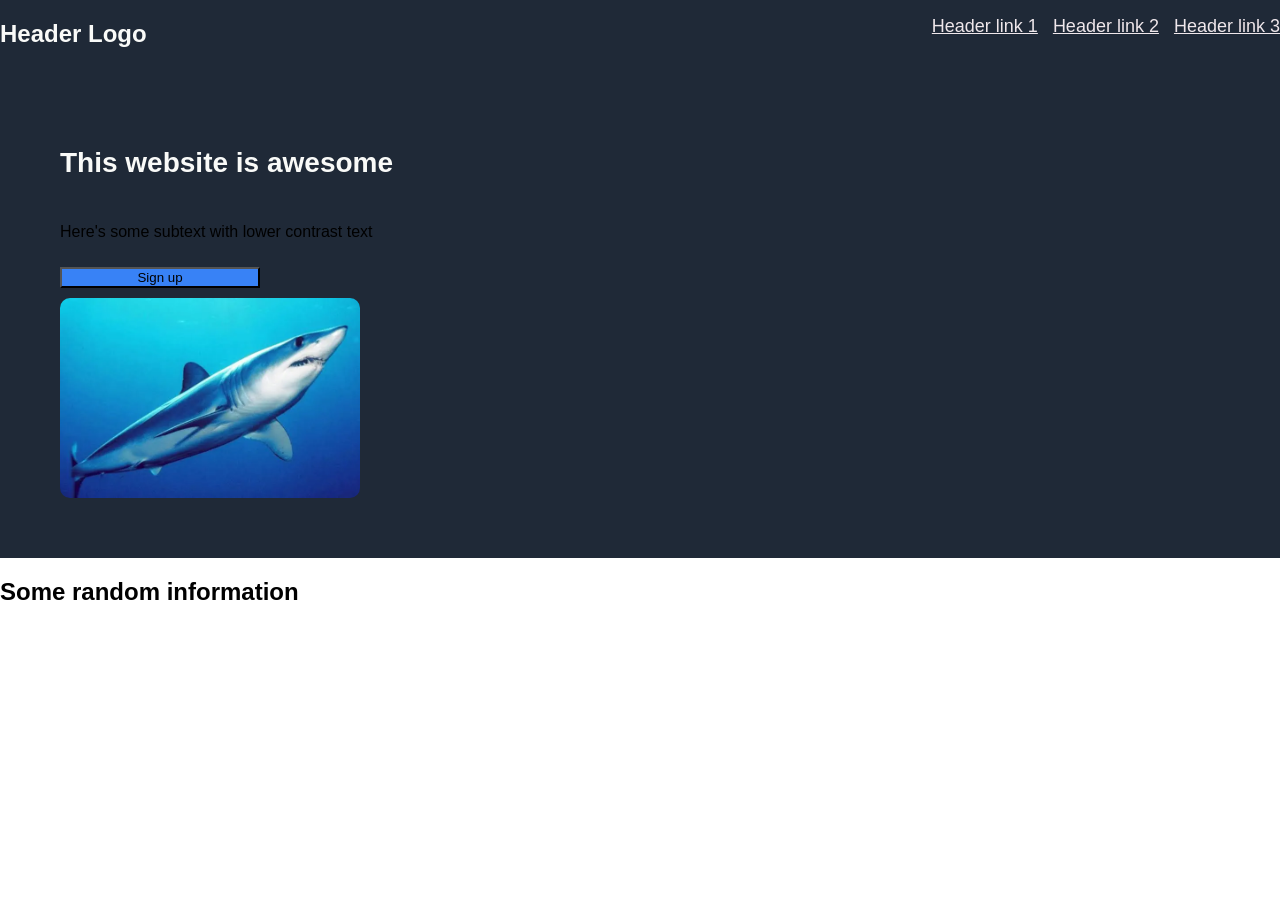
==== site.html @ 8f63aae3 "Add files via upload" ====
<!DOCTYPE html>
<html lang="en">
<head>
    <meta charset="UTF-8">
    <meta name="viewport" content="width=device-width, initial-scale=1.0">
    <link rel="stylesheet" href="style.css">
    <title>Website</title>
</head>
<body>

    <header>
        <h2 class="hlogo">Header Logo</h2>
        <nav>
            <ul>
                <li><a href="#">Header link 1</a></li>
                <li><a href="#">Header link 2</a></li>
                <li><a href="#">Header link 3</a></li>
            </ul>
        </nav>
    </header>
    
    <main>
        <h1 class="awesome">This website is awesome</h1>
        <p>Here's some subtext with lower contrast text</p>
        <button class="signup">Sign up</button>
        <img src="shark.jpg" alt ="A shark" class="shark">
    </main>

    <section class="info">
        <h2>Some random information</h2>
    </section>

</body>
</html>
---- style.css ----
body{
    margin: 0;
    font-family: 'Franklin Gothic Medium', 'Arial Narrow', Arial, sans-serif
}

.hlogo {
    color: #f9faf8;
    font-size: 24px;
    font-weight: 900;
}

header, main { 
    background-color: #1f2937;
    display: flex;
}

main {
    background-color: #1f2937;
    flex-direction: column;
    gap: 10px;
    padding: 60px;
}

header{ 
      justify-content: space-between;
}

nav ul{
    display:flex;
    list-style:none;
    padding:0;
    gap:15px;
}

.awesome {
    color: #f9faf8; 
    font-weight: 900;
    font-size: 28px;
}

nav a{
    color: #efe7eb;
    font-size: 18px;
}
    

button.signup {
    background-color: #3882f6;
    width:200px;
}

.shark {
    width: 300px;
    border-radius: 10px;
}
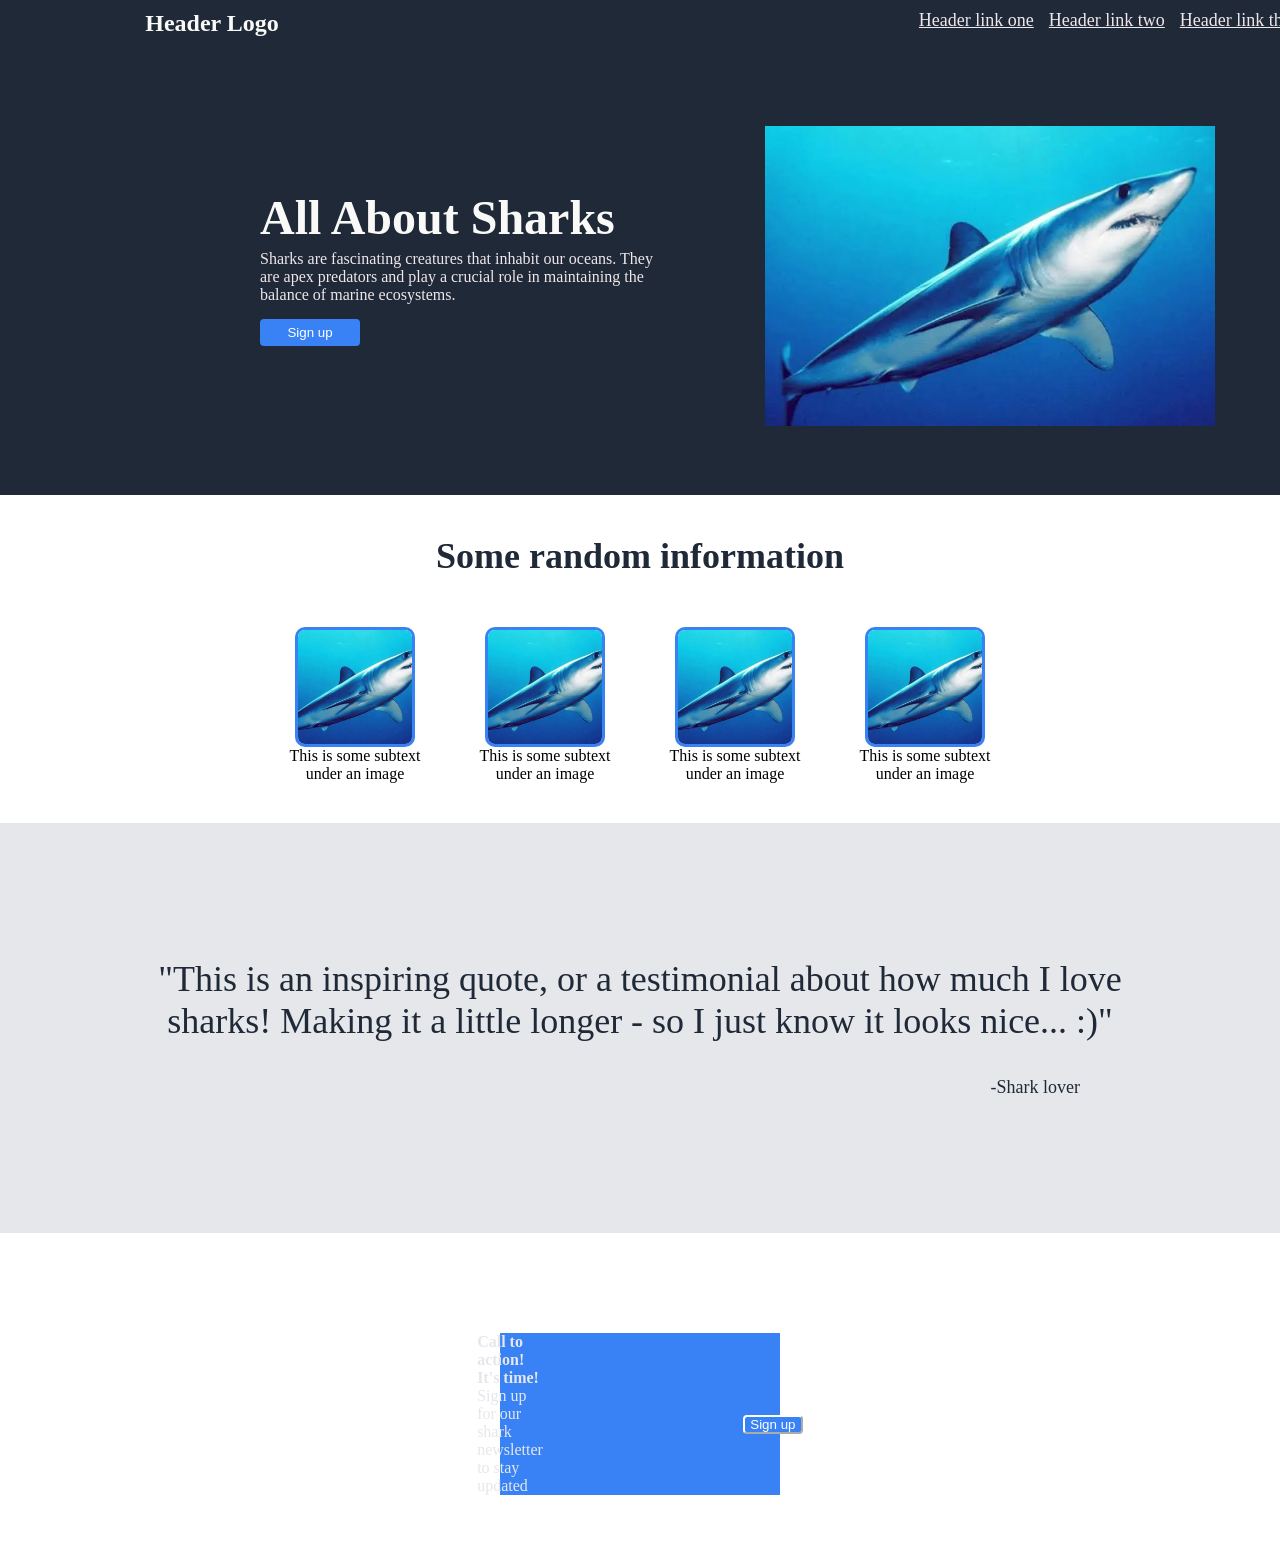
==== commit 718d0987: "Edit style.css file and site.html" ====
--- a/site.html
+++ b/site.html
@@ -12,22 +12,80 @@
         <h2 class="hlogo">Header Logo</h2>
         <nav>
             <ul>
-                <li><a href="#">Header link 1</a></li>
-                <li><a href="#">Header link 2</a></li>
-                <li><a href="#">Header link 3</a></li>
+                <li><a href="#">Header link one</a></li>
+                <li><a href="#">Header link two</a></li>
+                <li><a href="#">Header link three</a></li>
             </ul>
         </nav>
     </header>
     
     <main>
-        <h1 class="awesome">This website is awesome</h1>
-        <p>Here's some subtext with lower contrast text</p>
-        <button class="signup">Sign up</button>
-        <img src="shark.jpg" alt ="A shark" class="shark">
+        <div class ="mainsection">
+            <div class="maintext">
+                <h1 class="awesome">All About Sharks</h1>
+                <p>Sharks are fascinating creatures that inhabit our oceans. They are apex predators and play a crucial role in maintaining the balance of marine ecosystems.</p>
+                <button class="signup">Sign up</button>
+            </div>
+            <div class="mainpic">
+                <img src="shark.jpg" alt ="A shark" class="shark">
+            </div>
+        </div>
     </main>
 
     <section class="info">
-        <h2>Some random information</h2>
+  <h2>Some random information</h2>
+
+  <div class="boxes">
+
+    <div class="item">
+      <div class="picbox">
+        <img src="shark.jpg" alt="A shark">
+      </div>
+      <p class="subtext">This is some subtext under an image</p>
+    </div>
+
+    <div class="item">
+      <div class="picbox">
+        <img src="shark.jpg" alt="A shark">
+      </div>
+      <p class="subtext">This is some subtext under an image</p>
+    </div>
+
+    <div class="item">
+      <div class="picbox">
+        <img src="shark.jpg" alt="A shark">
+      </div>
+      <p class="subtext">This is some subtext under an image</p>
+    </div>
+
+    <div class="item">
+      <div class="picbox">
+        <img src="shark.jpg" alt="A shark">
+      </div>
+      <p class="subtext">This is some subtext under an image</p>
+    </div>
+
+  </div>
+</section>
+
+    <section class="quote">
+        <div class="quotesection">
+        <h3>"This is an inspiring quote, or a testimonial about how much I love sharks! Making it a little longer - so I just know it looks nice... :)"</h3>
+        <p>-Shark lover</p>
+    </div>
+    </section>
+
+    <section>
+        <div class="cta">
+            <div class="ctatext">
+              <h4>Call to action! It's time!</h4>
+              <p>Sign up for our shark newsletter to stay updated</p>
+            </div>
+            <div class="ctabutton">
+              <button class="signup2">Sign up</button>
+            </div>
+        </div>
+        </div>
     </section>
 
 </body>
--- a/style.css
+++ b/style.css
@@ -1,28 +1,33 @@
+* {
+    box-sizing: border-box;
+    margin: 0;
+    padding: 0;
+}
+
 body{
-    margin: 0;
-    font-family: 'Franklin Gothic Medium', 'Arial Narrow', Arial, sans-serif
+    font-family: Roboto;
 }
 
 .hlogo {
     color: #f9faf8;
     font-size: 24px;
     font-weight: 900;
+    margin: 10px 310px 0px 500px;
+    white-space: nowrap;
 }
 
-header, main { 
+header { 
     background-color: #1f2937;
     display: flex;
+    justify-content: center;
 }
 
 main {
     background-color: #1f2937;
     flex-direction: column;
+    display: flex;
     gap: 10px;
     padding: 60px;
-}
-
-header{ 
-      justify-content: space-between;
 }
 
 nav ul{
@@ -30,12 +35,14 @@
     list-style:none;
     padding:0;
     gap:15px;
+    margin: 10px 330px;
+    white-space: nowrap;
 }
 
 .awesome {
     color: #f9faf8; 
     font-weight: 900;
-    font-size: 28px;
+    font-size: 48px;
 }
 
 nav a{
@@ -44,12 +51,141 @@
 }
     
 
-button.signup {
+button.signup{ 
     background-color: #3882f6;
-    width:200px;
+    width: 100px;
+    border-radius: 4px;
+    border: none;
+    color: white;
+    padding: 6px;
+}
+
+button.signup2 {
+    background-color: #3882f6;
+    width: 60px;
+    border-color: white;
+    border-width: 2px;
+    border-radius: 4px;
+    color: white;
+}
+
+.info h2{
+    text-align:center;
+    font-size: 36px;
+    color:#1f2937;
+    font-weight: 900;
+    margin: 40px 0 10px 0;
+}
+
+.boxes{
+    display:flex;
+    justify-content:center;
+    gap:40px;
+          padding: 40px;
+}
+
+.item{
+    display:flex;
+    flex-direction:column;
+    align-items:center;
+    text-align:center;
+    width:150px;
+}
+
+.picbox{
+    width:120px;
+    height:120px;
+    border:3px solid #3882f6;
+    border-radius:10px;
+    overflow:hidden;
+}
+
+.picbox img{
+    width:100%;
+    height:100%;
+    object-fit:cover;
+}
+
+
+.mainsection{
+    display: flex;
+    flex-direction: row;
+    margin: 0 0 0 200px;
+    align-items: center;
+    justify-content: center;
+}
+
+.mainsection p{
+    color: #efe7eb;
+    padding: 15px 0px;
+}
+
+.maintext {
+    display: flex;
+    flex-direction: column;
+    max-width: 600px;
+}
+
+.maintext h1{
+    margin: 0 0 -10px 0;
+}
+
+.mainpic{ 
+    margin: 20px 0 0 200px;
+    padding: 5px;
 }
 
 .shark {
-    width: 300px;
-    border-radius: 10px;
-}+      max-height: 300px;
+      max-width: 1000px;
+      object-fit: cover;
+      margin: 0px 0px 0px -100px;
+
+}
+
+.quote{
+    background-color: #e5e7eb;
+    padding: 100px;
+}
+
+.quote h3{ 
+    text-align: center;
+    font-size: 36px;
+    color: #1f2937;
+    font-weight: 300;
+    margin: 35px;
+    max-width: 100%;
+    display: block;
+}
+
+.quote p{
+    text-align: right;
+    font-size: 18px;
+    color: #1f2937;
+    font-weight: 300;
+    margin: 0 100px 35px 0;
+}
+
+.ctasection{
+    max-width: 150px;
+}
+
+.cta {
+ display: flex;
+  flex-direction: row;
+    background: #3882f6;
+    align-items: center;
+    justify-content: center;
+    margin: 100px 500px 50px 500px;
+    max-width: 100%;
+}
+
+.ctatext {
+    display: flex;
+    flex-direction: column;
+    color: #e5e7eb;
+}
+
+.ctabutton{
+    margin: 20px 0 0 200px;
+}
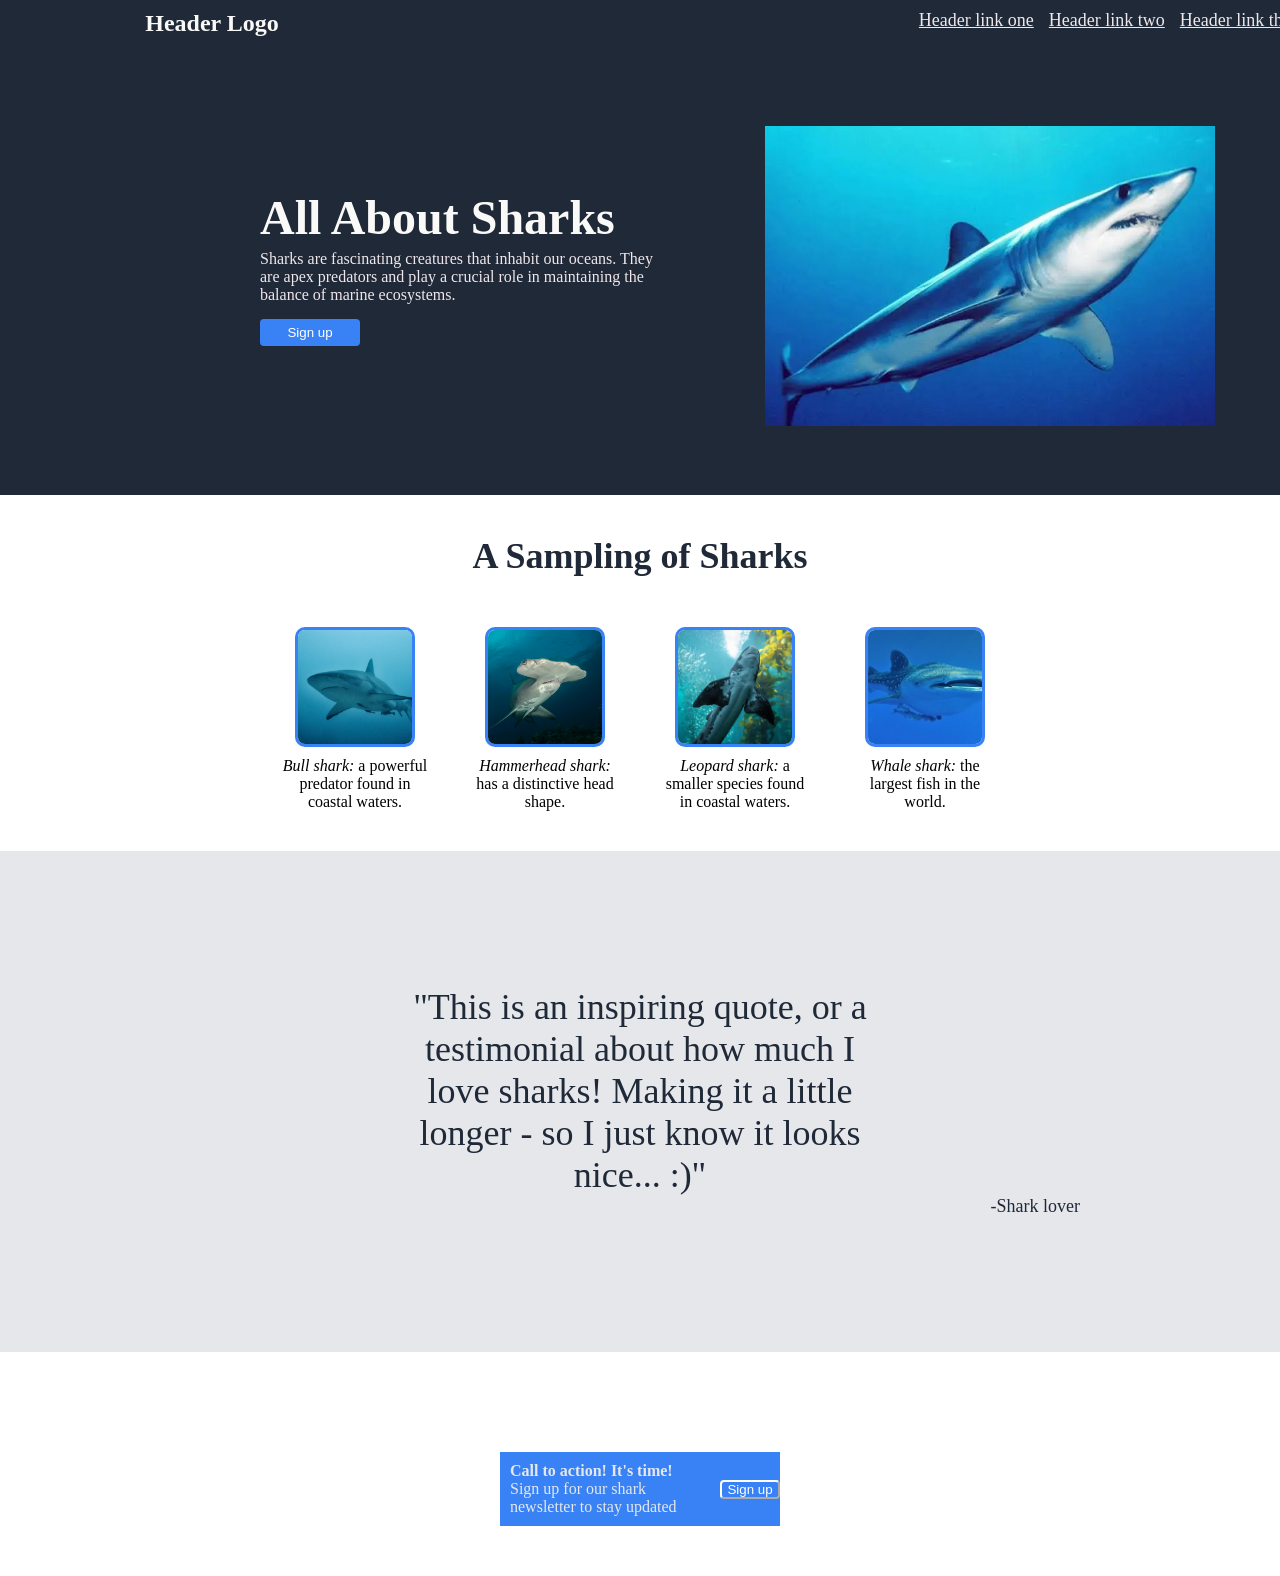
==== commit 1ea64637: "Center quote box and other tweaks" ====
--- a/site.html
+++ b/site.html
@@ -33,36 +33,36 @@
     </main>
 
     <section class="info">
-  <h2>Some random information</h2>
+  <h2>A Sampling of Sharks</h2>
 
   <div class="boxes">
 
     <div class="item">
       <div class="picbox">
-        <img src="shark.jpg" alt="A shark">
+        <img src="bull.jpg" alt="A shark">
       </div>
-      <p class="subtext">This is some subtext under an image</p>
+      <p class="subtext"><em>Bull shark:</em> a powerful predator found in coastal waters.</p>
     </div>
 
     <div class="item">
       <div class="picbox">
-        <img src="shark.jpg" alt="A shark">
+        <img src="hammerhead.jpg" alt="A shark">
       </div>
-      <p class="subtext">This is some subtext under an image</p>
+      <p class="subtext"><em>Hammerhead shark:</em> has a distinctive head shape.</p>
     </div>
 
     <div class="item">
       <div class="picbox">
-        <img src="shark.jpg" alt="A shark">
+        <img src="leopard.jpg" alt="A shark">
       </div>
-      <p class="subtext">This is some subtext under an image</p>
+      <p class="subtext"><em>Leopard shark:</em> a smaller species found in coastal waters.</p>
     </div>
 
     <div class="item">
       <div class="picbox">
-        <img src="shark.jpg" alt="A shark">
+        <img src="whaleshark.jpg" alt="A shark">
       </div>
-      <p class="subtext">This is some subtext under an image</p>
+      <p class="subtext"><em>Whale shark:</em> the largest fish in the world.</p>
     </div>
 
   </div>
--- a/style.css
+++ b/style.css
@@ -81,7 +81,7 @@
     display:flex;
     justify-content:center;
     gap:40px;
-          padding: 40px;
+     padding: 40px;
 }
 
 .item{
@@ -98,6 +98,7 @@
     border:3px solid #3882f6;
     border-radius:10px;
     overflow:hidden;
+    margin: 0 0 10px 0;
 }
 
 .picbox img{
@@ -153,7 +154,7 @@
     font-size: 36px;
     color: #1f2937;
     font-weight: 300;
-    margin: 35px;
+    margin: 35px 300px 0 300px;
     max-width: 100%;
     display: block;
 }
@@ -184,8 +185,10 @@
     display: flex;
     flex-direction: column;
     color: #e5e7eb;
+    margin: 10px;
 }
 
 .ctabutton{
-    margin: 20px 0 0 200px;
+    justify-content: center;
+    margin: 0 0 0 20px;
 }
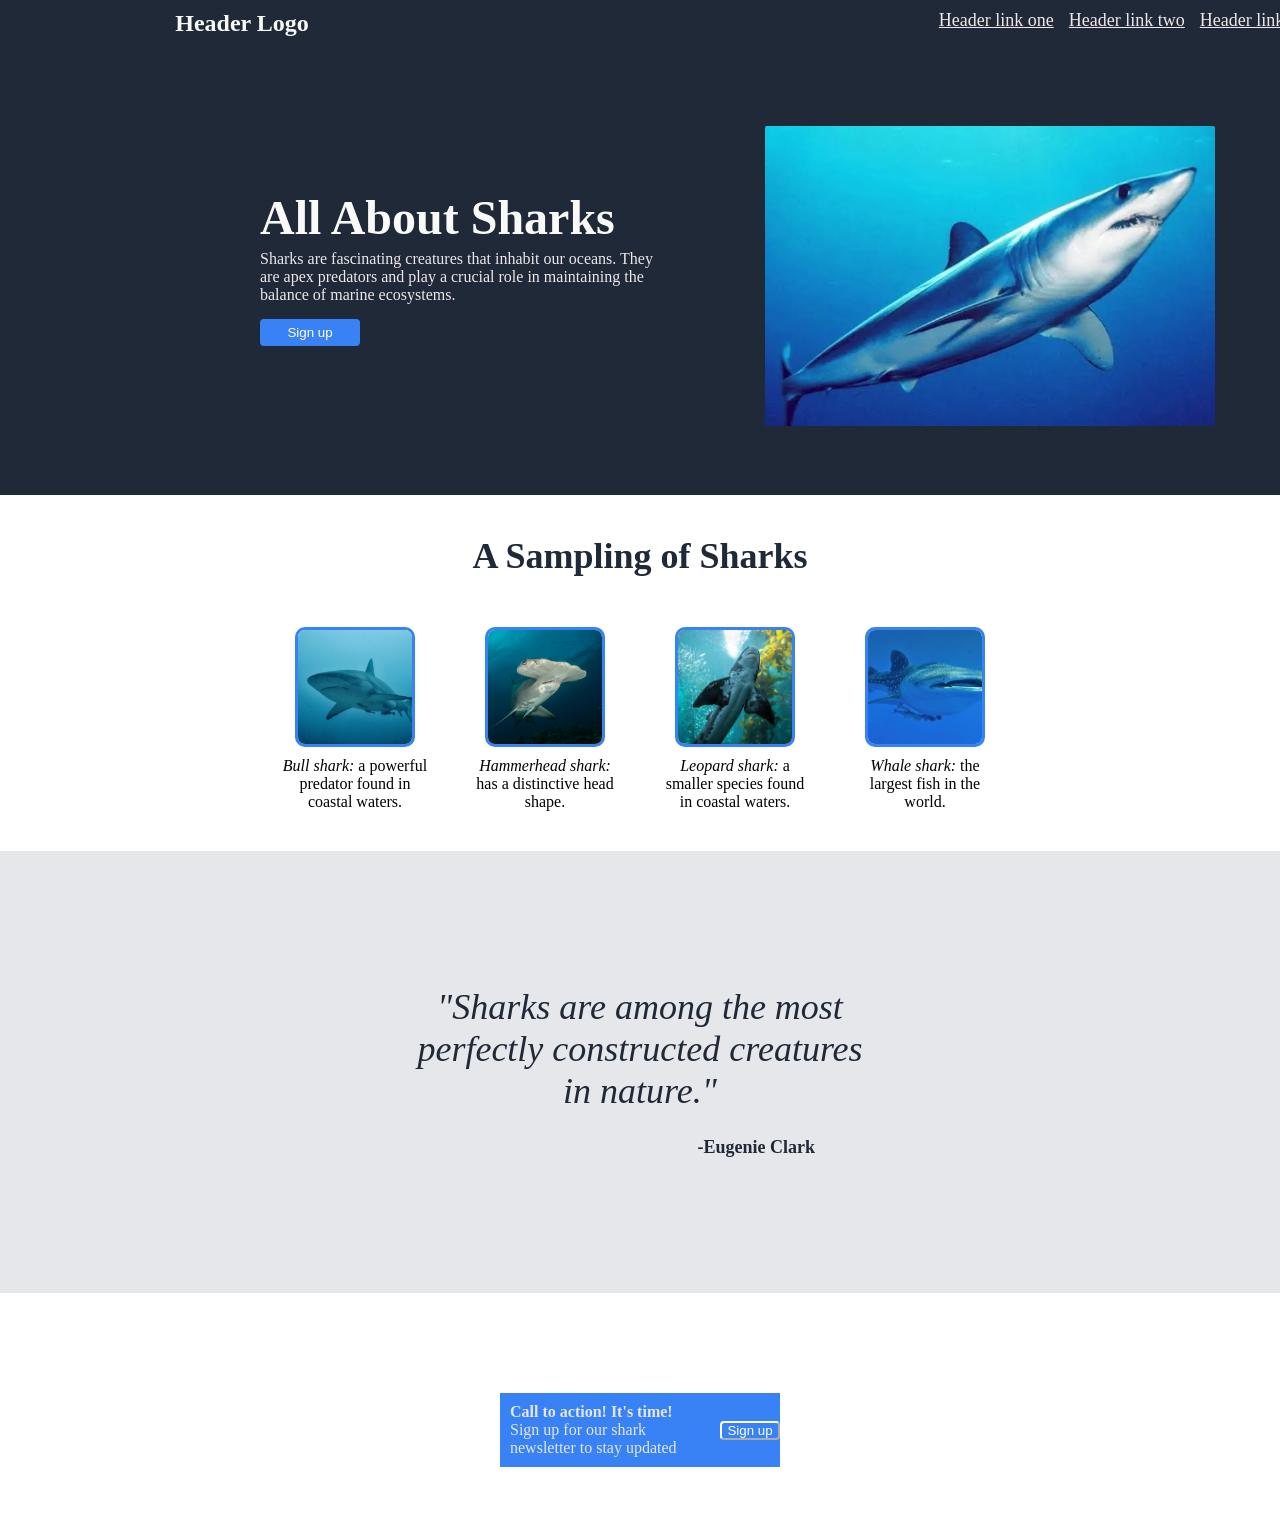
==== commit f734bcf7: "Change spacing" ====
--- a/site.html
+++ b/site.html
@@ -70,8 +70,8 @@
 
     <section class="quote">
         <div class="quotesection">
-        <h3>"This is an inspiring quote, or a testimonial about how much I love sharks! Making it a little longer - so I just know it looks nice... :)"</h3>
-        <p>-Shark lover</p>
+        <h3>"Sharks are among the most perfectly constructed creatures in nature."</h3>
+        <p>-Eugenie Clark</p>
     </div>
     </section>
 
--- a/style.css
+++ b/style.css
@@ -12,7 +12,7 @@
     color: #f9faf8;
     font-size: 24px;
     font-weight: 900;
-    margin: 10px 310px 0px 500px;
+    margin: 10px 300px 0px 550px;
     white-space: nowrap;
 }
 
@@ -141,7 +141,7 @@
       max-width: 1000px;
       object-fit: cover;
       margin: 0px 0px 0px -100px;
-
+      border-radius: 2px;
 }
 
 .quote{
@@ -157,14 +157,15 @@
     margin: 35px 300px 0 300px;
     max-width: 100%;
     display: block;
+    font-style: italic;
 }
 
 .quote p{
     text-align: right;
     font-size: 18px;
     color: #1f2937;
-    font-weight: 300;
-    margin: 0 100px 35px 0;
+    font-weight: 900;
+    margin: 25px 365px 35px 0;
 }
 
 .ctasection{
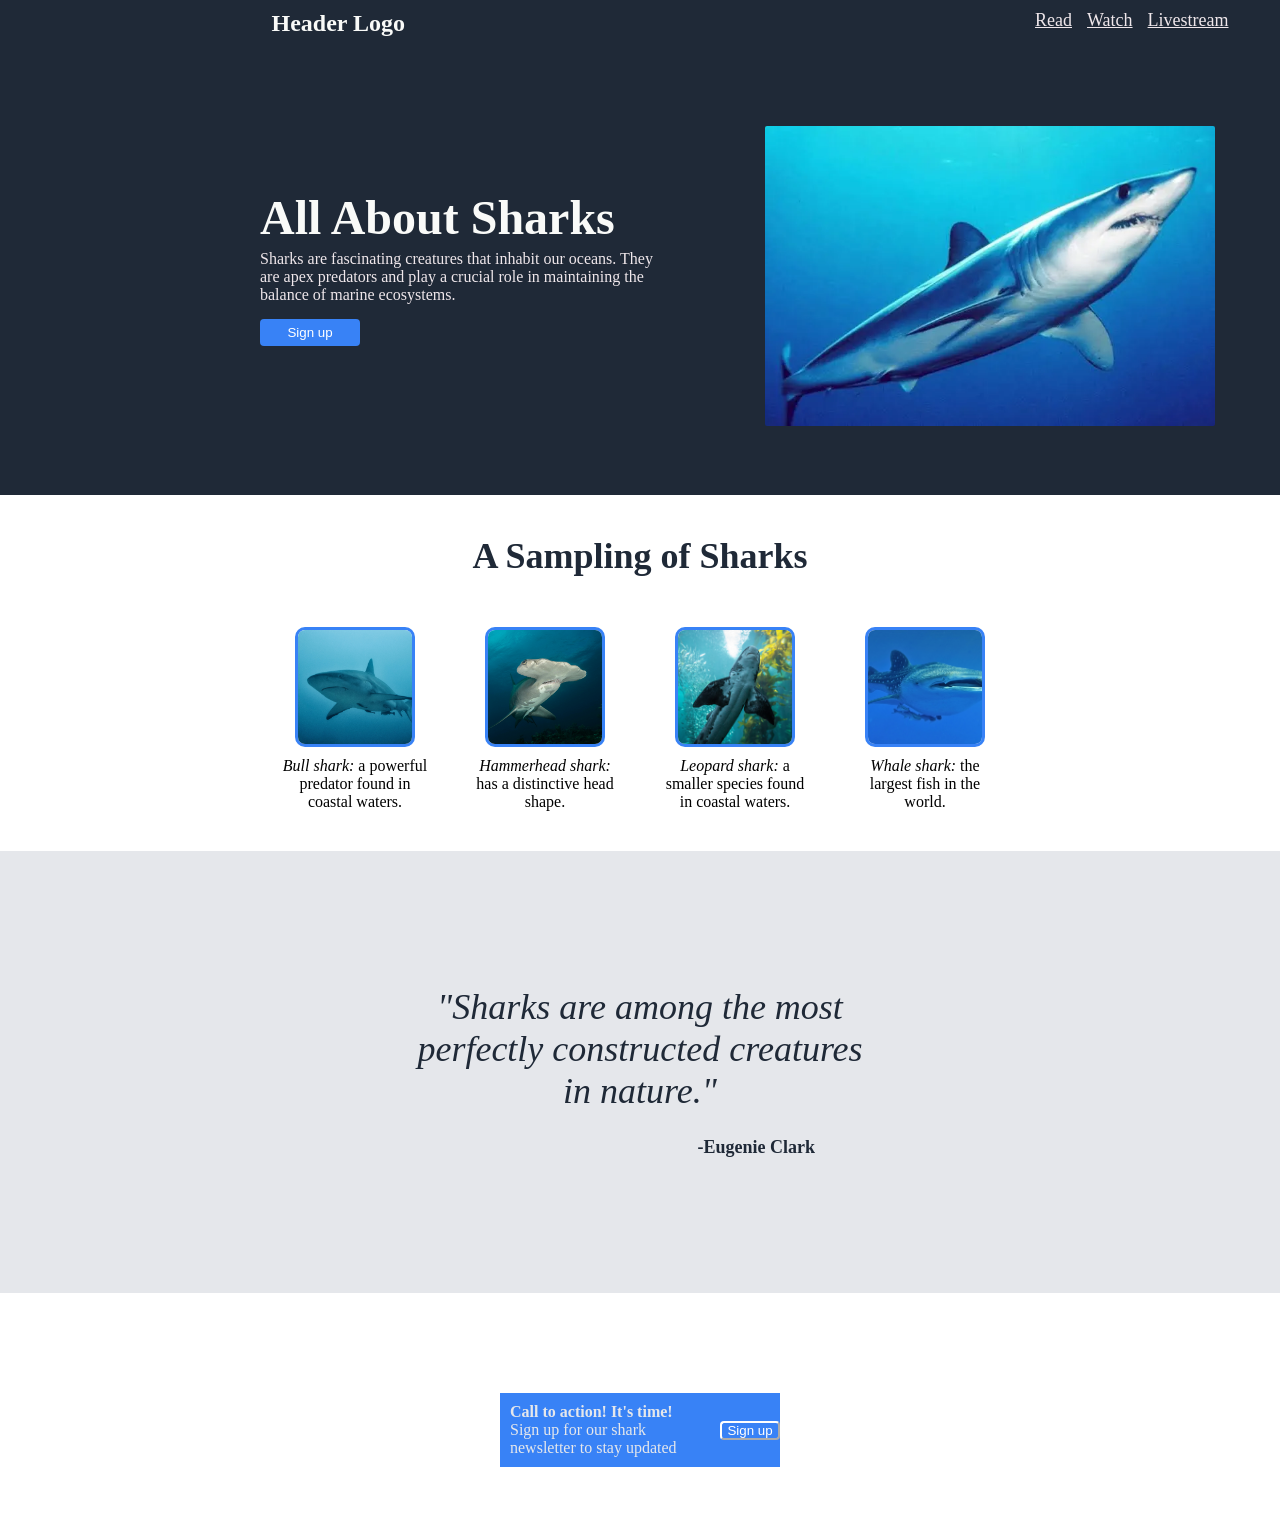
==== commit cdbd980a: "Add links" ====
--- a/site.html
+++ b/site.html
@@ -12,9 +12,9 @@
         <h2 class="hlogo">Header Logo</h2>
         <nav>
             <ul>
-                <li><a href="#">Header link one</a></li>
-                <li><a href="#">Header link two</a></li>
-                <li><a href="#">Header link three</a></li>
+                <li><a href="https://www.nationalgeographic.com/animals/fish/facts/sharks-1">Read</a></li>
+                <li><a href="https://www.youtube.com/playlist?list=PL50KW6aT4UgzknVMlxmV_3JwnozGqZoEy">Watch</a></li>
+                <li><a href="https://www.montereybayaquarium.org/animals/live-cams/shark-cam">Livestream</a></li>
             </ul>
         </nav>
     </header>
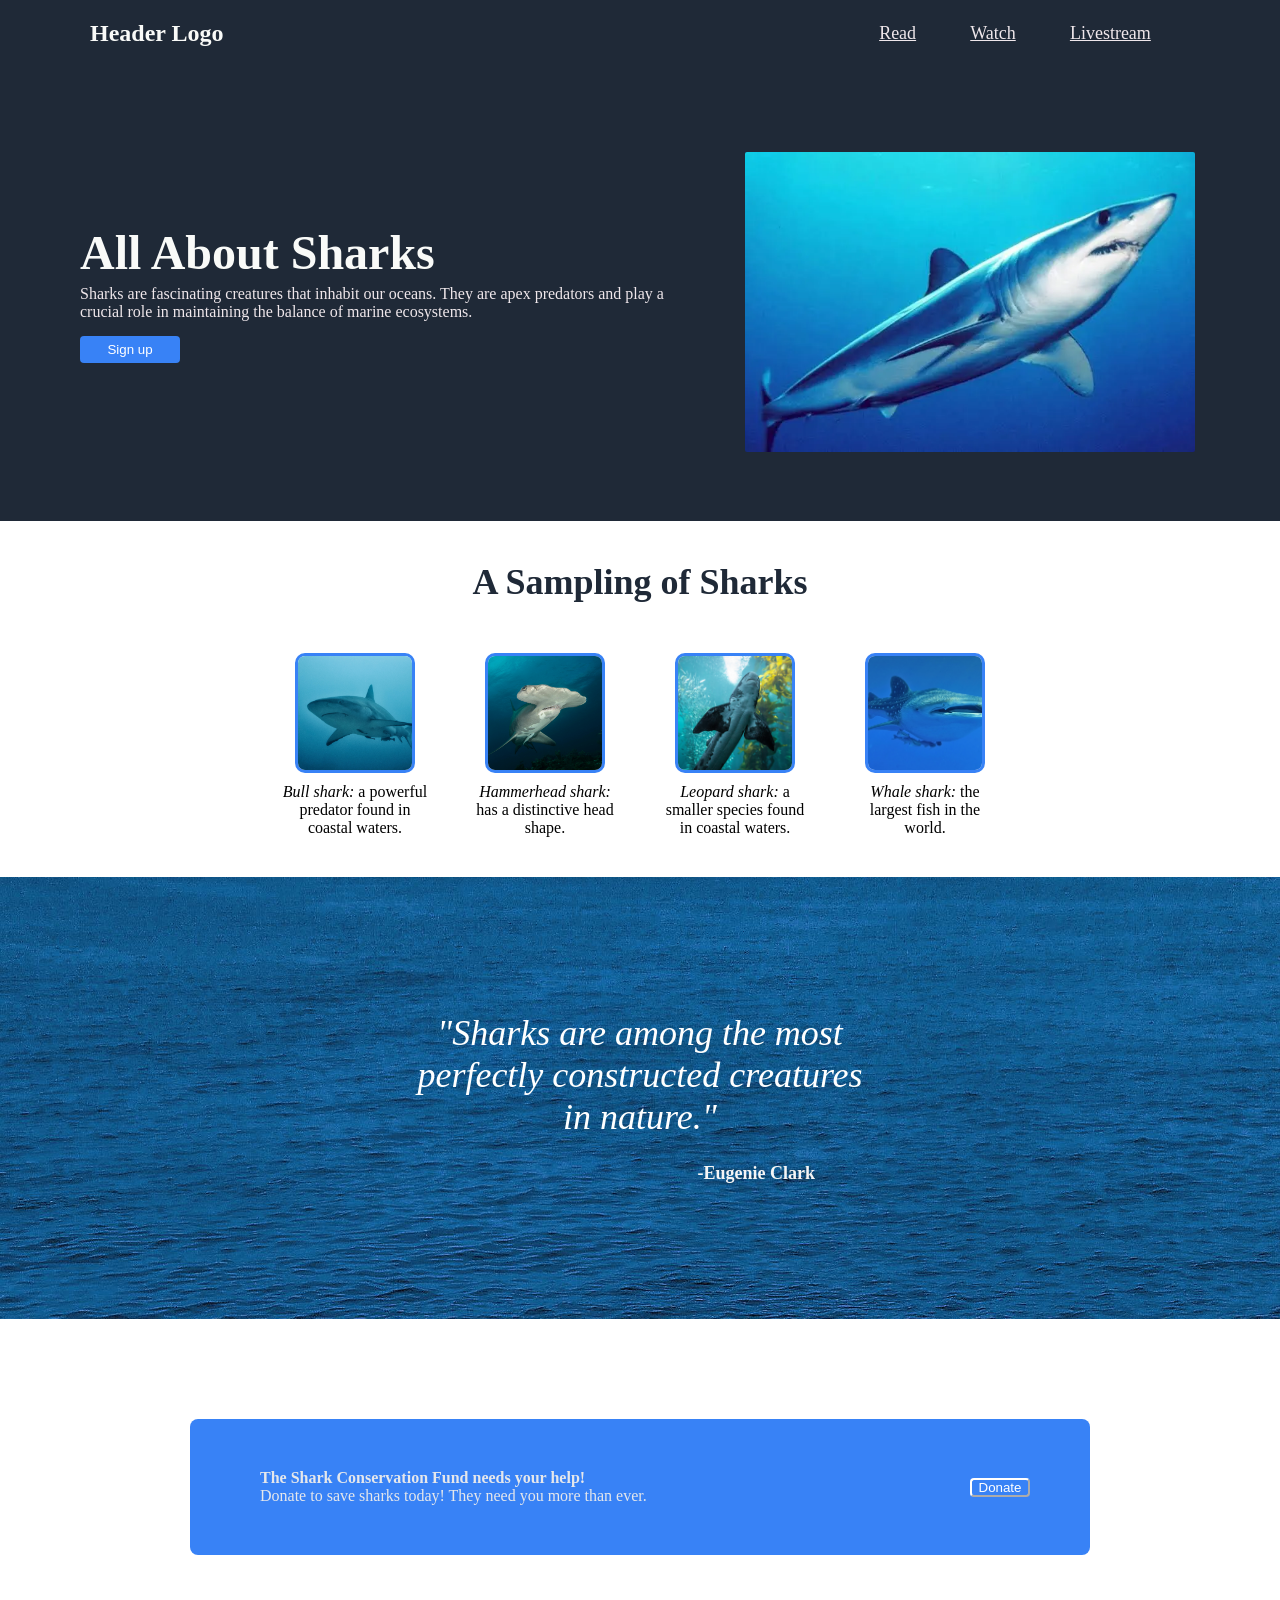
==== commit 335ac70b: "Fix header spacing" ====
--- a/site.html
+++ b/site.html
@@ -8,16 +8,23 @@
 </head>
 <body>
 
-    <header>
-        <h2 class="hlogo">Header Logo</h2>
-        <nav>
-            <ul>
-                <li><a href="https://www.nationalgeographic.com/animals/fish/facts/sharks-1">Read</a></li>
-                <li><a href="https://www.youtube.com/playlist?list=PL50KW6aT4UgzknVMlxmV_3JwnozGqZoEy">Watch</a></li>
-                <li><a href="https://www.montereybayaquarium.org/animals/live-cams/shark-cam">Livestream</a></li>
-            </ul>
-        </nav>
-    </header>
+<header>
+  <div class="container header-inner">
+
+    <div class="logo">
+      <h2 class="hlogo">Header Logo</h2>
+    </div>
+
+    <nav>
+      <ul class="navlist">
+        <li><a href="#">Read</a></li>
+        <li><a href="#">Watch</a></li>
+        <li><a href="#">Livestream</a></li>
+      </ul>
+    </nav>
+
+  </div>
+</header>
     
     <main>
         <div class ="mainsection">
@@ -29,6 +36,7 @@
             <div class="mainpic">
                 <img src="shark.jpg" alt ="A shark" class="shark">
             </div>
+        </div>
         </div>
     </main>
 
@@ -78,11 +86,11 @@
     <section>
         <div class="cta">
             <div class="ctatext">
-              <h4>Call to action! It's time!</h4>
-              <p>Sign up for our shark newsletter to stay updated</p>
+              <h4>The Shark Conservation Fund needs your help!</h4>
+              <p>Donate to save sharks today! They need you more than ever.</p>
             </div>
             <div class="ctabutton">
-              <button class="signup2">Sign up</button>
+              <button class="signup2" href="https://www.sharkconservationfund.org/">Donate</button></a>
             </div>
         </div>
         </div>
--- a/style.css
+++ b/style.css
@@ -4,6 +4,11 @@
     padding: 0;
 }
 
+.container {
+  max-width: 1100px;
+  margin: auto;
+}
+
 body{
     font-family: Roboto;
 }
@@ -12,30 +17,32 @@
     color: #f9faf8;
     font-size: 24px;
     font-weight: 900;
-    margin: 10px 300px 0px 550px;
     white-space: nowrap;
 }
 
-header { 
-    background-color: #1f2937;
-    display: flex;
-    justify-content: center;
+header{
+    background-color:#1f2937;
+}
+
+.header-inner{
+    display:flex;
+    justify-content:space-between;
+    align-items:center;
+    padding:20px 0;
 }
 
 main {
     background-color: #1f2937;
+    display: flex;
     flex-direction: column;
-    display: flex;
     gap: 10px;
-    padding: 60px;
+    padding: 60px 20px;
 }
 
 nav ul{
     display:flex;
     list-style:none;
-    padding:0;
     gap:15px;
-    margin: 10px 330px;
     white-space: nowrap;
 }
 
@@ -68,6 +75,7 @@
     border-radius: 4px;
     color: white;
 }
+
 
 .info h2{
     text-align:center;
@@ -109,11 +117,10 @@
 
 
 .mainsection{
-    display: flex;
-    flex-direction: row;
-    margin: 0 0 0 200px;
-    align-items: center;
-    justify-content: center;
+    display:flex;
+    align-items:center;
+    justify-content:center;
+    gap:60px;
 }
 
 .mainsection p{
@@ -132,7 +139,7 @@
 }
 
 .mainpic{ 
-    margin: 20px 0 0 200px;
+    margin: 20px 0 0 0;
     padding: 5px;
 }
 
@@ -140,19 +147,20 @@
       max-height: 300px;
       max-width: 1000px;
       object-fit: cover;
-      margin: 0px 0px 0px -100px;
       border-radius: 2px;
 }
 
 .quote{
     background-color: #e5e7eb;
+    background-image: url('ocean.jpg');
+    background-size: cover;
     padding: 100px;
 }
 
 .quote h3{ 
     text-align: center;
     font-size: 36px;
-    color: #1f2937;
+    color: white;
     font-weight: 300;
     margin: 35px 300px 0 300px;
     max-width: 100%;
@@ -163,7 +171,7 @@
 .quote p{
     text-align: right;
     font-size: 18px;
-    color: #1f2937;
+    color: whitesmoke;
     font-weight: 900;
     margin: 25px 365px 35px 0;
 }
@@ -172,14 +180,17 @@
     max-width: 150px;
 }
 
-.cta {
- display: flex;
-  flex-direction: row;
-    background: #3882f6;
-    align-items: center;
-    justify-content: center;
-    margin: 100px 500px 50px 500px;
-    max-width: 100%;
+.cta{
+    display:flex;
+    justify-content:space-between;
+    align-items:center;
+
+    max-width:900px;
+    margin:100px auto;
+    padding:40px 60px;
+
+    background:#3882f6;
+    border-radius:8px;
 }
 
 .ctatext {
@@ -193,3 +204,17 @@
     justify-content: center;
     margin: 0 0 0 20px;
 }
+
+.logo {
+    display: flex;
+    align-items: center;
+    gap: 10px;
+}
+
+
+.navlist {
+    color: white;
+    display: flex;
+    justify-content: space-evenly;
+    width: 350px;
+}
